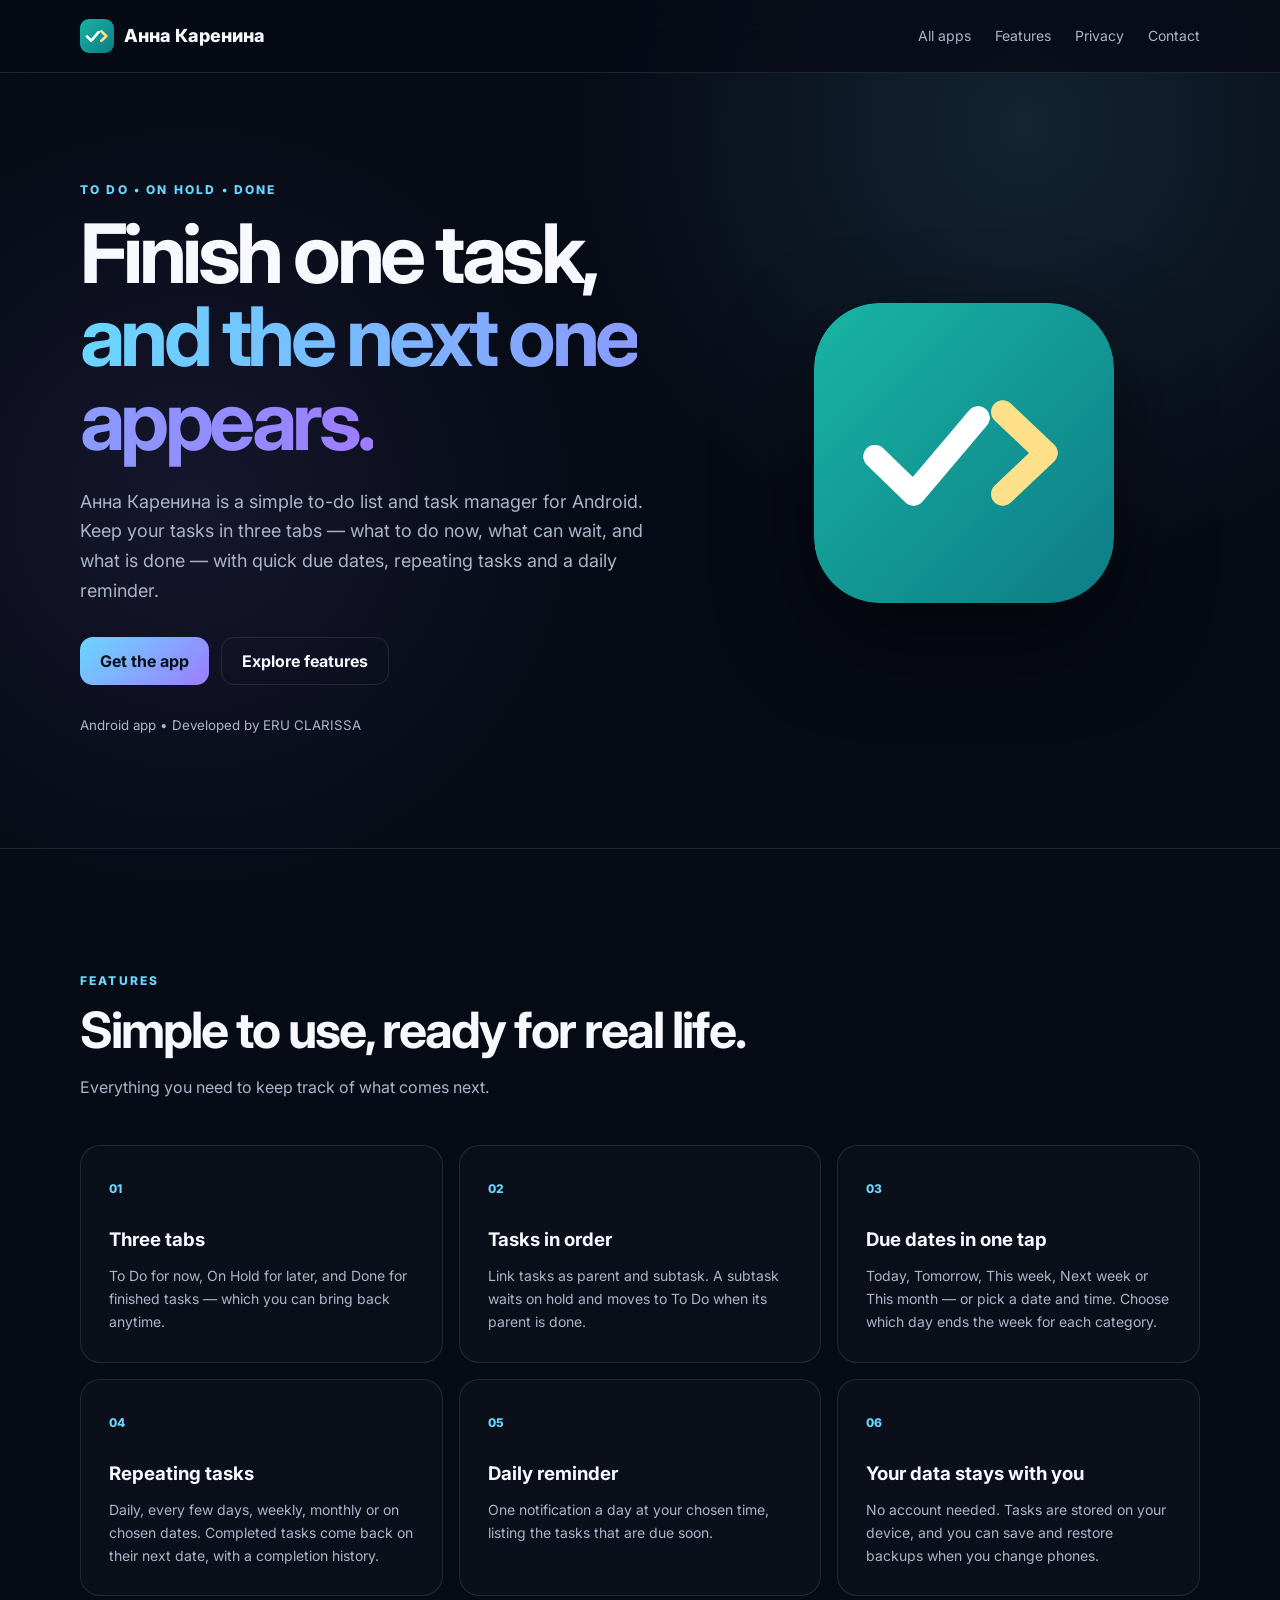
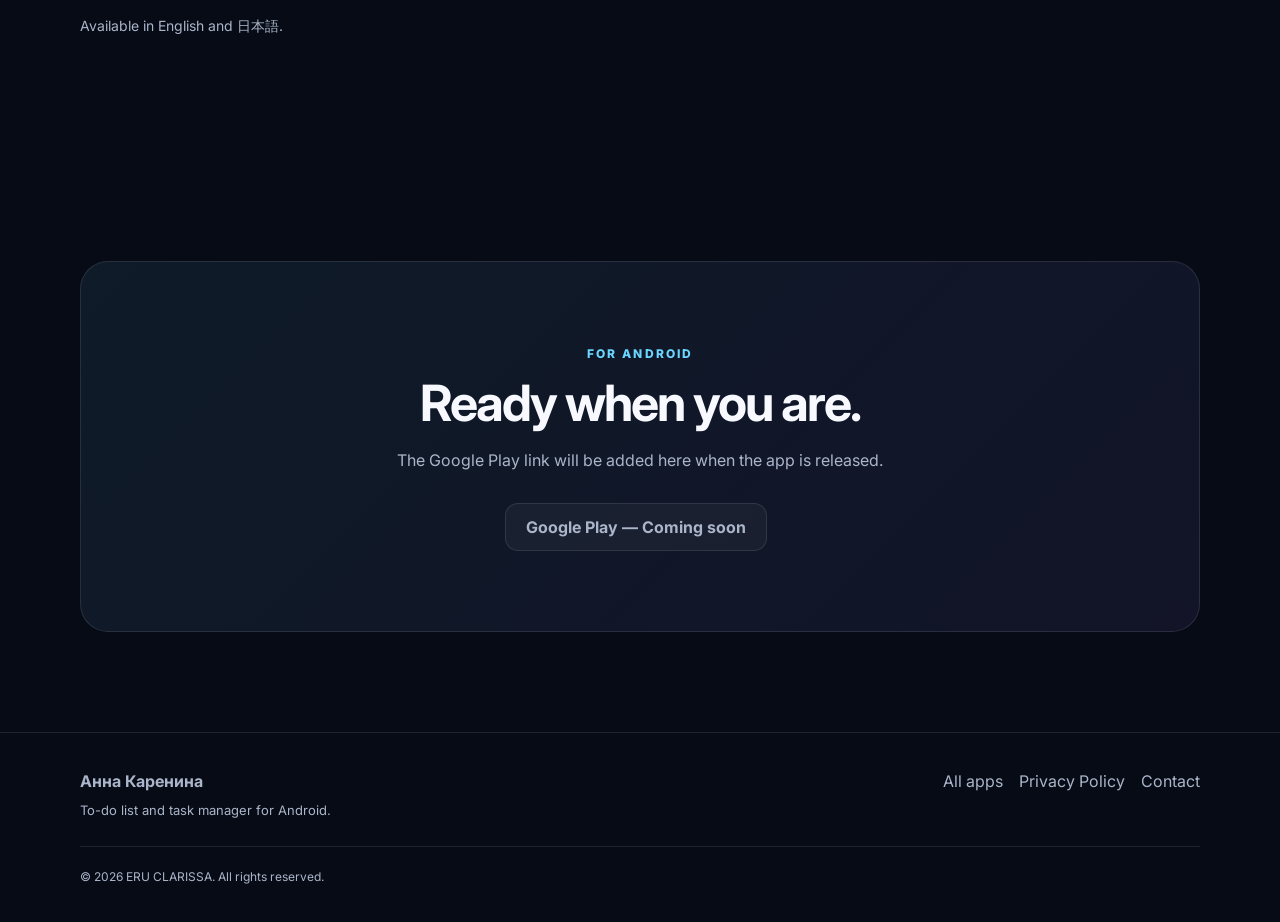
==== annakarenina/index.html @ cbe758c5 "Add files via upload" ====
<!doctype html>
<html lang="en">
<head>
<meta charset="utf-8"><meta name="viewport" content="width=device-width,initial-scale=1">
<meta name="description" content="Анна Каренина (Anna Karenina): a to-do list and task manager for Android with due dates, repeating tasks and an On Hold tab.">
<title>Анна Каренина — To-Do List &amp; Tasks</title><link rel="stylesheet" href="../styles.css?v=2">
<link rel="icon" href="icon.png">
</head>
<body>
<header><nav class="nav wrap"><a class="brand" href="./"><img src="icon.png" alt="" width="34" height="34" style="width:34px;height:34px;border-radius:9px"> Анна Каренина</a>
<div><a href="../">All apps</a><a class="hide-sm" href="#features">Features</a><a href="privacy.html">Privacy</a><a href="../contact.html">Contact</a></div></nav></header>
<main>
<section class="hero"><div class="wrap hero-grid"><div>
<p class="eyebrow">TO DO • ON HOLD • DONE</p>
<h1>Finish one task, <span>and the next one appears.</span></h1>
<p class="lead">Анна Каренина is a simple to-do list and task manager for Android. Keep your tasks in three tabs — what to do now, what can wait, and what is done — with quick due dates, repeating tasks and a daily reminder.</p>
<p><a class="btn primary" href="#download">Get the app</a> <a class="btn" href="#features">Explore features</a></p>
<small>Android app • Developed by ERU CLARISSA</small>
</div>
<img class="hero-icon" src="icon.png" alt="Анна Каренина app icon">
</div></section>

<section id="features" class="section"><div class="wrap"><p class="eyebrow">FEATURES</p><h2>Simple to use, ready for real life.</h2><p class="muted intro">Everything you need to keep track of what comes next.</p>
<div class="grid">
<article><i>01</i><h3>Three tabs</h3><p>To Do for now, On Hold for later, and Done for finished tasks — which you can bring back anytime.</p></article>
<article><i>02</i><h3>Tasks in order</h3><p>Link tasks as parent and subtask. A subtask waits on hold and moves to To Do when its parent is done.</p></article>
<article><i>03</i><h3>Due dates in one tap</h3><p>Today, Tomorrow, This week, Next week or This month — or pick a date and time. Choose which day ends the week for each category.</p></article>
<article><i>04</i><h3>Repeating tasks</h3><p>Daily, every few days, weekly, monthly or on chosen dates. Completed tasks come back on their next date, with a completion history.</p></article>
<article><i>05</i><h3>Daily reminder</h3><p>One notification a day at your chosen time, listing the tasks that are due soon.</p></article>
<article><i>06</i><h3>Your data stays with you</h3><p>No account needed. Tasks are stored on your device, and you can save and restore backups when you change phones.</p></article>
</div>
<p class="langs">Available in English and 日本語.</p>
</div></section>

<section id="download" class="download"><div class="wrap cta"><p class="eyebrow">FOR ANDROID</p><h2>Ready when you are.</h2><p class="muted">The Google Play link will be added here when the app is released.</p><span class="btn disabled">Google Play — Coming soon</span></div></section>
</main>
<footer><div class="wrap foot"><div><b>Анна Каренина</b><p>To-do list and task manager for Android.</p></div><div><a href="../">All apps</a>　<a href="privacy.html">Privacy Policy</a>　<a href="../contact.html">Contact</a></div></div><div class="wrap copy">© 2026 ERU CLARISSA. All rights reserved.</div></footer>
</body></html>
---- styles.css ----
@import url('https://fonts.googleapis.com/css2?family=Inter:wght@400;500;600;700;800&display=swap');
:root{--bg:#070b16;--surface:#101728;--text:#f7f9ff;--muted:#aab5c9;--line:rgba(255,255,255,.1);--a:#69d7ff;--b:#9d7cff;--max:1120px}
*{box-sizing:border-box}html{scroll-behavior:smooth}body{margin:0;background:radial-gradient(circle at 80% 5%,rgba(105,215,255,.12),transparent 28rem),radial-gradient(circle at 15% 20%,rgba(157,124,255,.1),transparent 24rem),var(--bg);color:var(--text);font:16px/1.65 Inter,system-ui,sans-serif}a{color:inherit;text-decoration:none}.wrap{width:min(calc(100% - 40px),var(--max));margin:auto}
header{position:sticky;top:0;z-index:5;background:rgba(7,11,22,.8);backdrop-filter:blur(18px);border-bottom:1px solid var(--line)}.nav{height:72px;display:flex;align-items:center;justify-content:space-between}.nav>div{display:flex;gap:24px;color:var(--muted);font-size:14px}.brand{display:flex;align-items:center;gap:10px;font-weight:800;font-size:18px}.brand b{display:grid;place-items:center;width:34px;height:34px;border-radius:11px;background:linear-gradient(135deg,var(--a),var(--b));color:#07101b}
.hero{padding:95px 0 110px}.hero-grid{display:grid;grid-template-columns:1.1fr .9fr;gap:70px;align-items:center}.eyebrow{color:var(--a);font-size:12px;font-weight:800;letter-spacing:.18em}.hero h1,.legal h1{font-size:clamp(48px,7vw,82px);line-height:1.02;letter-spacing:-.055em;margin:0 0 24px}.hero h1 span{background:linear-gradient(90deg,var(--a),var(--b));background-clip:text;color:transparent}.lead{color:var(--muted);font-size:18px;max-width:650px}.btn{display:inline-flex;align-items:center;justify-content:center;min-height:48px;padding:0 20px;border:1px solid var(--line);border-radius:13px;font-weight:700;margin:14px 8px 10px 0}.primary{background:linear-gradient(135deg,var(--a),var(--b));color:#07101b;border:0}.disabled{color:var(--muted);background:rgba(255,255,255,.04)}small,.muted{color:var(--muted)}
.phone{width:min(320px,80vw);padding:12px;border-radius:38px;background:linear-gradient(145deg,#29354e,#080c16);box-shadow:0 35px 90px #0007;margin:auto}.screen{aspect-ratio:.54;border-radius:28px;padding:35px 20px;display:flex;flex-direction:column;align-items:center;background:#0c1425}.screen>small:first-child{color:var(--a);letter-spacing:.2em;font-weight:800}.ring{width:210px;height:210px;border-radius:50%;margin:35px 0 22px;display:grid;place-items:center;background:conic-gradient(var(--a) 0 72%,#ffffff14 72%)}.ring>div{width:194px;height:194px;border-radius:50%;display:grid;place-items:center;align-content:center;background:#0c1425;text-align:center}.ring strong{font-size:38px;display:block}.controls{margin-top:auto;font-size:20px}
.section,.showcase{padding:110px 0;border-top:1px solid var(--line)}h2{font-size:clamp(32px,4vw,50px);line-height:1.1;letter-spacing:-.04em;margin:0 0 16px}.intro{margin-bottom:45px}.grid{display:grid;grid-template-columns:repeat(3,1fr);gap:16px}.grid article,.panel{padding:28px;border:1px solid var(--line);border-radius:20px;background:#ffffff05}.grid i{color:var(--a);font-style:normal;font-weight:800;font-size:12px}.grid h3{margin:25px 0 8px}.grid p{color:var(--muted);margin:0;font-size:14px}.showcase{background:#ffffff04}.split{display:grid;grid-template-columns:1fr 1fr;gap:70px;align-items:center}.routine{margin-top:25px}.routine div{display:grid;grid-template-columns:34px 1fr auto;gap:14px;padding:15px 0;border-bottom:1px solid var(--line)}.routine b{color:var(--a)}.routine span{color:var(--muted)}.link{color:var(--a);font-weight:700}.download{padding:100px 0}.cta{text-align:center;padding:70px 30px;border:1px solid var(--line);border-radius:28px;background:linear-gradient(135deg,#69d7ff14,#9d7cff14)}footer{border-top:1px solid var(--line);padding:35px 0;color:var(--muted)}.foot{display:flex;justify-content:space-between;gap:30px}.foot p{margin:5px 0;font-size:13px}.copy{border-top:1px solid var(--line);padding-top:20px;margin-top:20px;font-size:12px}.legal{padding:90px 0}.narrow{max-width:820px}.legal h2{font-size:27px;margin-top:45px}.legal p{color:var(--muted)}
@media(max-width:800px){.hero-grid,.split{grid-template-columns:1fr}.phone{order:-1}.grid{grid-template-columns:1fr}.foot{flex-direction:column}.hero{padding-top:60px}}
/* ---- added 2026-10: app list & app page ---- */
.apps{padding:80px 0 110px}
.app-list{display:grid;grid-template-columns:repeat(auto-fill,minmax(300px,1fr));gap:18px;margin-top:40px}
.app-card{display:flex;gap:20px;align-items:center;padding:24px;border:1px solid var(--line);border-radius:22px;background:#ffffff05;transition:border-color .2s,background .2s,transform .2s}
.app-card:hover{border-color:rgba(105,215,255,.45);background:#ffffff0a;transform:translateY(-2px)}
.app-card img{width:84px;height:84px;border-radius:20px;flex:none}
.app-card h3{margin:0 0 4px;font-size:20px}
.app-card p{margin:0;color:var(--muted);font-size:14px}
.tag{display:inline-block;margin-top:10px;padding:3px 10px;border:1px solid var(--line);border-radius:99px;font-size:12px;color:var(--a)}
.hero-icon{width:min(300px,70vw);aspect-ratio:1;border-radius:22%;margin:auto;display:block;box-shadow:0 35px 90px #0008}
.langs{color:var(--muted);font-size:14px;margin-top:18px}
.brand img{width:34px;height:34px;border-radius:9px}
.brand{white-space:nowrap}
@media(max-width:600px){.nav>div{gap:14px;font-size:13px}.nav .hide-sm{display:none}}
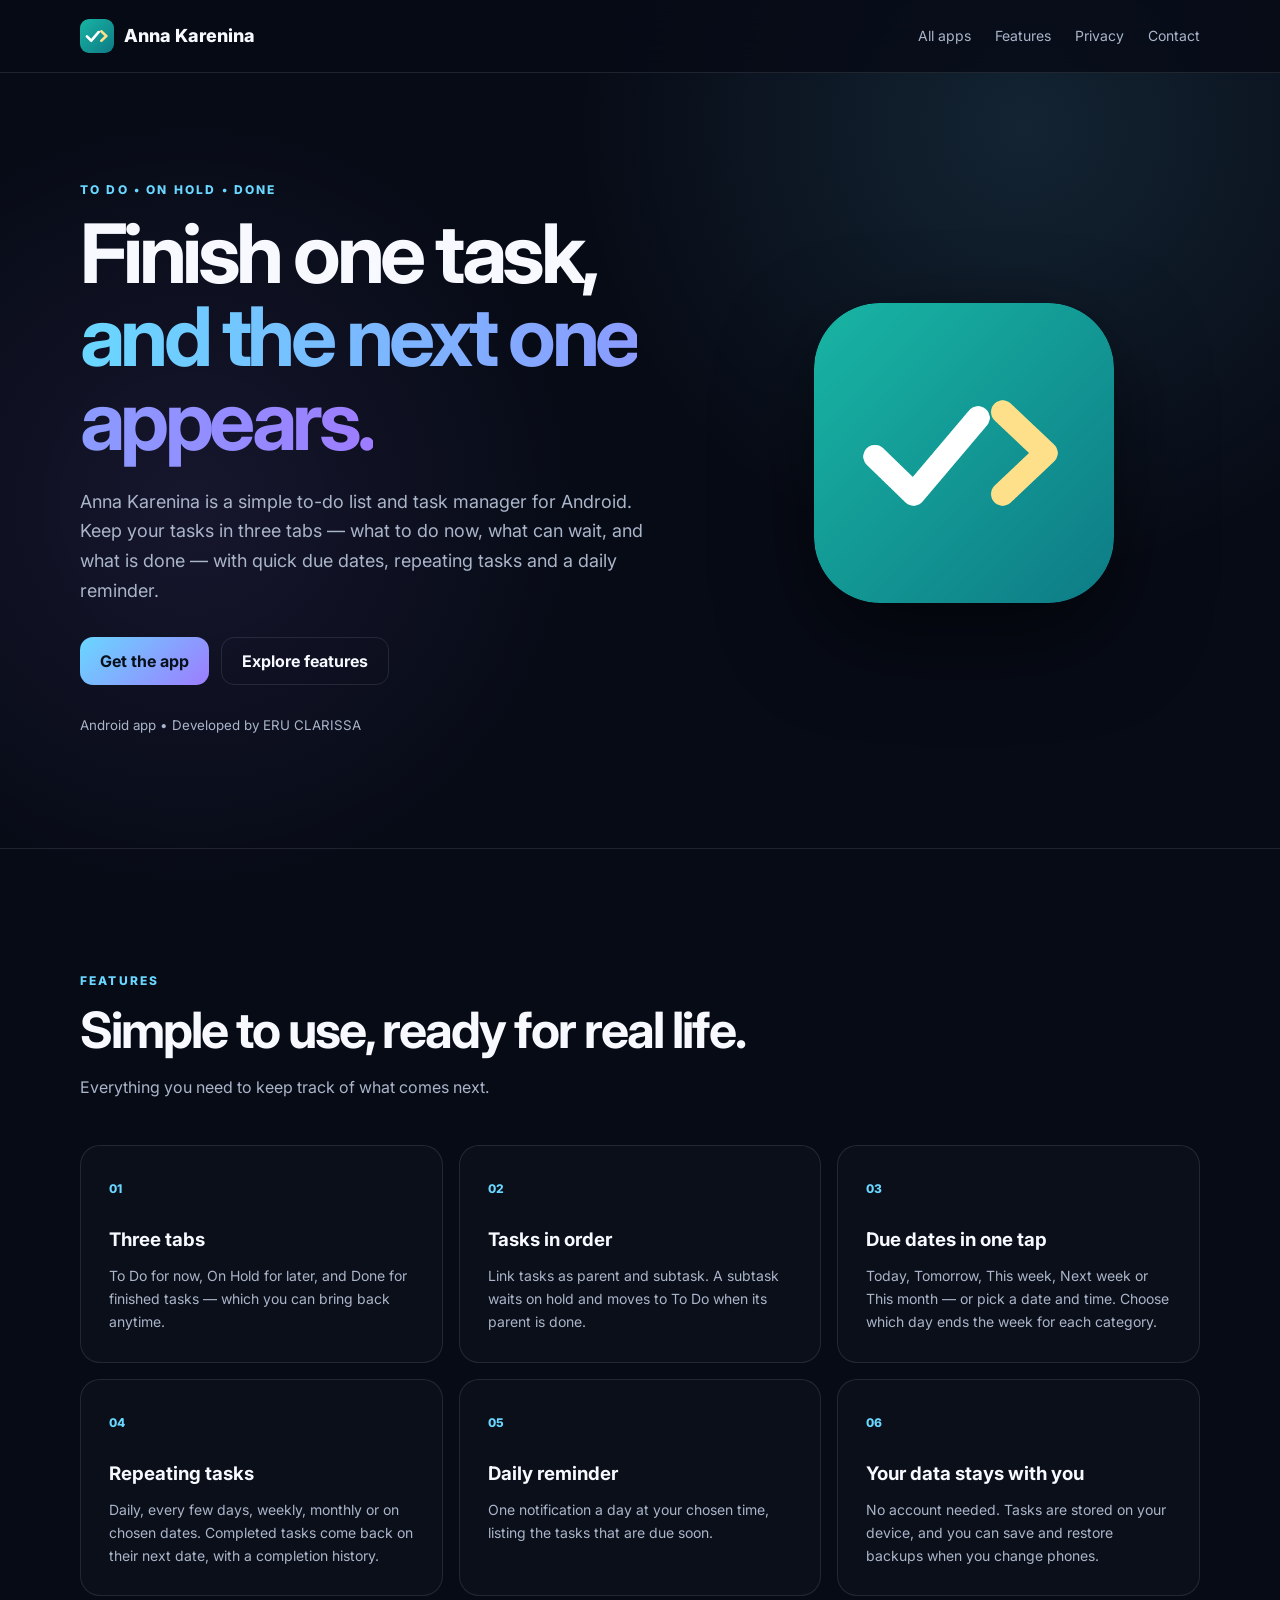
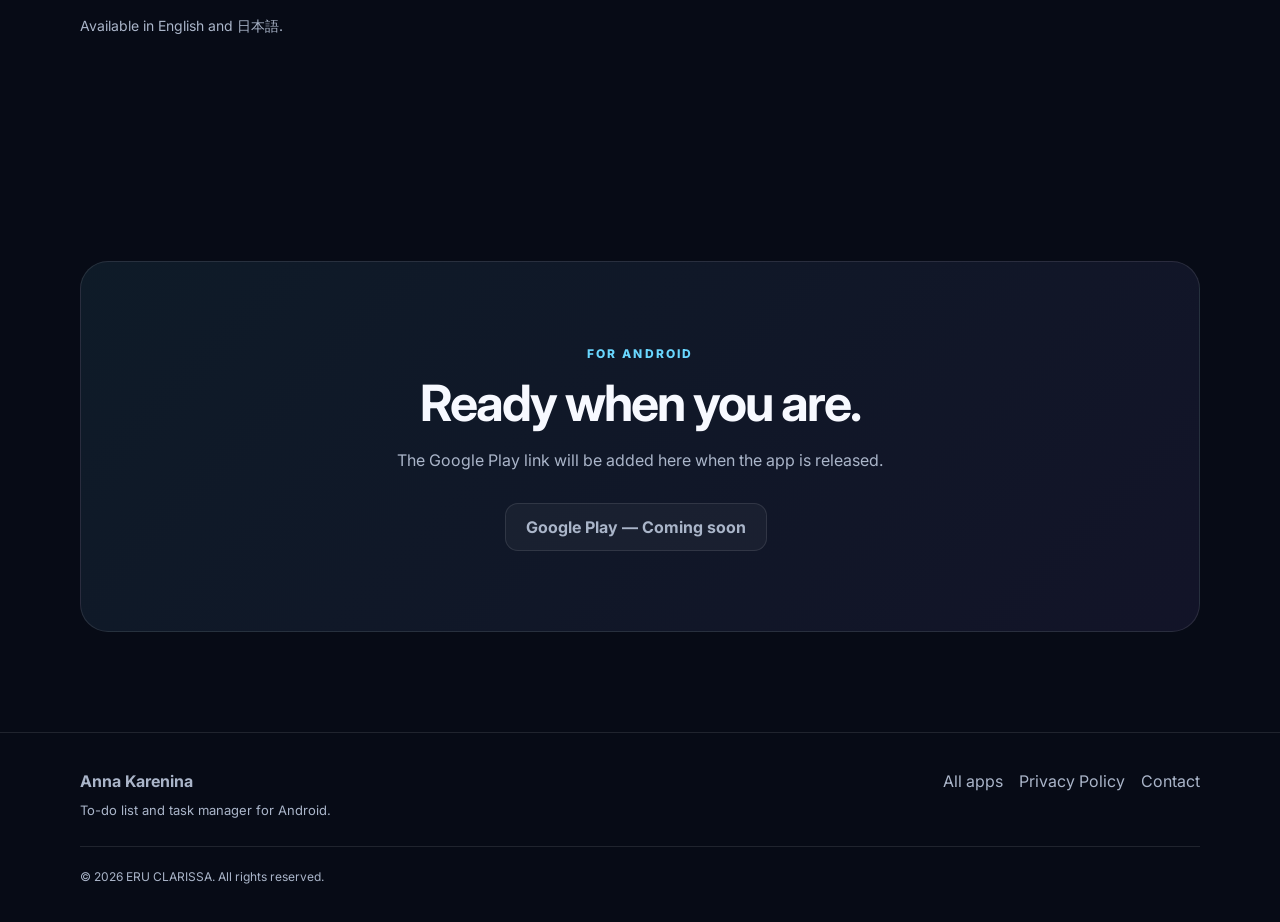
==== commit dff486e5: "Add files via upload" ====
--- a/annakarenina/index.html
+++ b/annakarenina/index.html
@@ -2,22 +2,22 @@
 <html lang="en">
 <head>
 <meta charset="utf-8"><meta name="viewport" content="width=device-width,initial-scale=1">
-<meta name="description" content="Анна Каренина (Anna Karenina): a to-do list and task manager for Android with due dates, repeating tasks and an On Hold tab.">
-<title>Анна Каренина — To-Do List &amp; Tasks</title><link rel="stylesheet" href="../styles.css?v=2">
+<meta name="description" content="Anna Karenina: a to-do list and task manager for Android with due dates, repeating tasks and an On Hold tab.">
+<title>Anna Karenina — To-Do List &amp; Tasks</title><link rel="stylesheet" href="../styles.css?v=2">
 <link rel="icon" href="icon.png">
 </head>
 <body>
-<header><nav class="nav wrap"><a class="brand" href="./"><img src="icon.png" alt="" width="34" height="34" style="width:34px;height:34px;border-radius:9px"> Анна Каренина</a>
+<header><nav class="nav wrap"><a class="brand" href="./"><img src="icon.png" alt="" width="34" height="34" style="width:34px;height:34px;border-radius:9px"> Anna Karenina</a>
 <div><a href="../">All apps</a><a class="hide-sm" href="#features">Features</a><a href="privacy.html">Privacy</a><a href="../contact.html">Contact</a></div></nav></header>
 <main>
 <section class="hero"><div class="wrap hero-grid"><div>
 <p class="eyebrow">TO DO • ON HOLD • DONE</p>
 <h1>Finish one task, <span>and the next one appears.</span></h1>
-<p class="lead">Анна Каренина is a simple to-do list and task manager for Android. Keep your tasks in three tabs — what to do now, what can wait, and what is done — with quick due dates, repeating tasks and a daily reminder.</p>
+<p class="lead">Anna Karenina is a simple to-do list and task manager for Android. Keep your tasks in three tabs — what to do now, what can wait, and what is done — with quick due dates, repeating tasks and a daily reminder.</p>
 <p><a class="btn primary" href="#download">Get the app</a> <a class="btn" href="#features">Explore features</a></p>
 <small>Android app • Developed by ERU CLARISSA</small>
 </div>
-<img class="hero-icon" src="icon.png" alt="Анна Каренина app icon">
+<img class="hero-icon" src="icon.png" alt="Anna Karenina app icon">
 </div></section>
 
 <section id="features" class="section"><div class="wrap"><p class="eyebrow">FEATURES</p><h2>Simple to use, ready for real life.</h2><p class="muted intro">Everything you need to keep track of what comes next.</p>
@@ -34,5 +34,5 @@
 
 <section id="download" class="download"><div class="wrap cta"><p class="eyebrow">FOR ANDROID</p><h2>Ready when you are.</h2><p class="muted">The Google Play link will be added here when the app is released.</p><span class="btn disabled">Google Play — Coming soon</span></div></section>
 </main>
-<footer><div class="wrap foot"><div><b>Анна Каренина</b><p>To-do list and task manager for Android.</p></div><div><a href="../">All apps</a>　<a href="privacy.html">Privacy Policy</a>　<a href="../contact.html">Contact</a></div></div><div class="wrap copy">© 2026 ERU CLARISSA. All rights reserved.</div></footer>
+<footer><div class="wrap foot"><div><b>Anna Karenina</b><p>To-do list and task manager for Android.</p></div><div><a href="../">All apps</a>　<a href="privacy.html">Privacy Policy</a>　<a href="../contact.html">Contact</a></div></div><div class="wrap copy">© 2026 ERU CLARISSA. All rights reserved.</div></footer>
 </body></html>
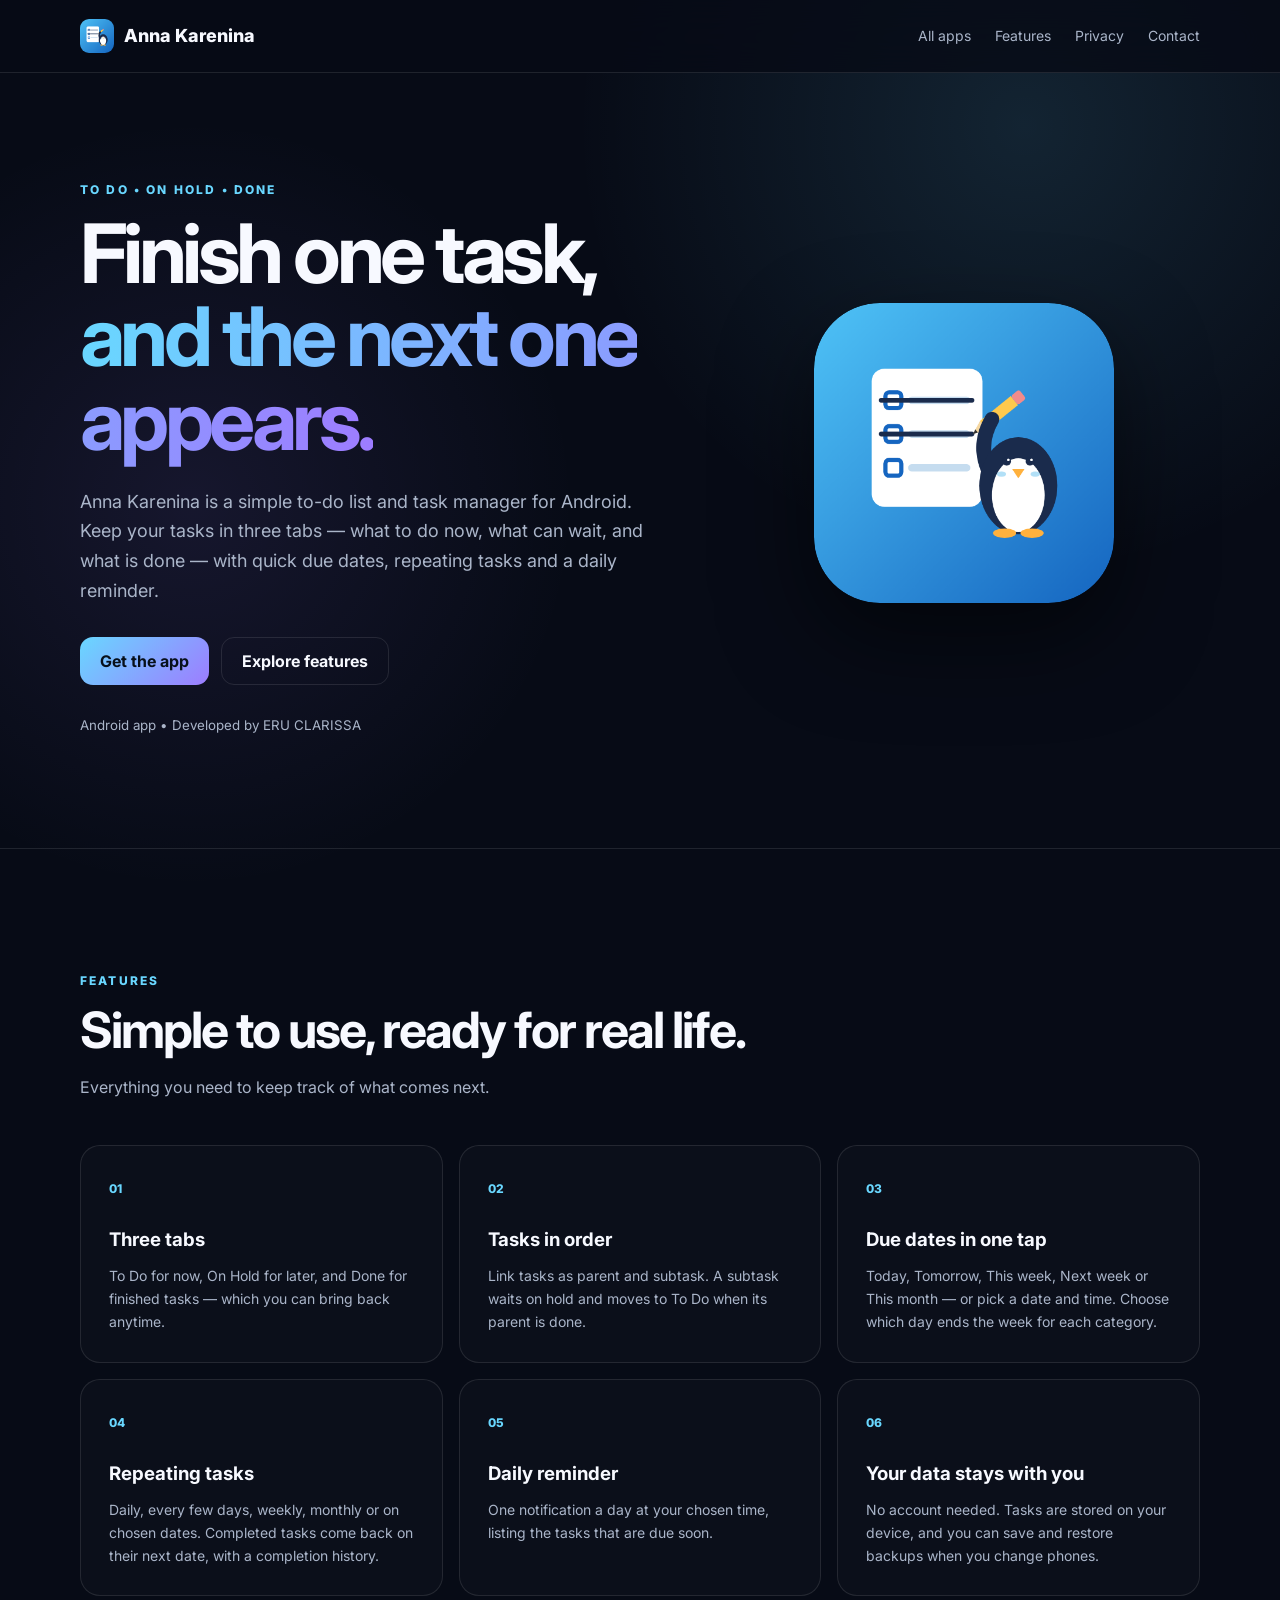
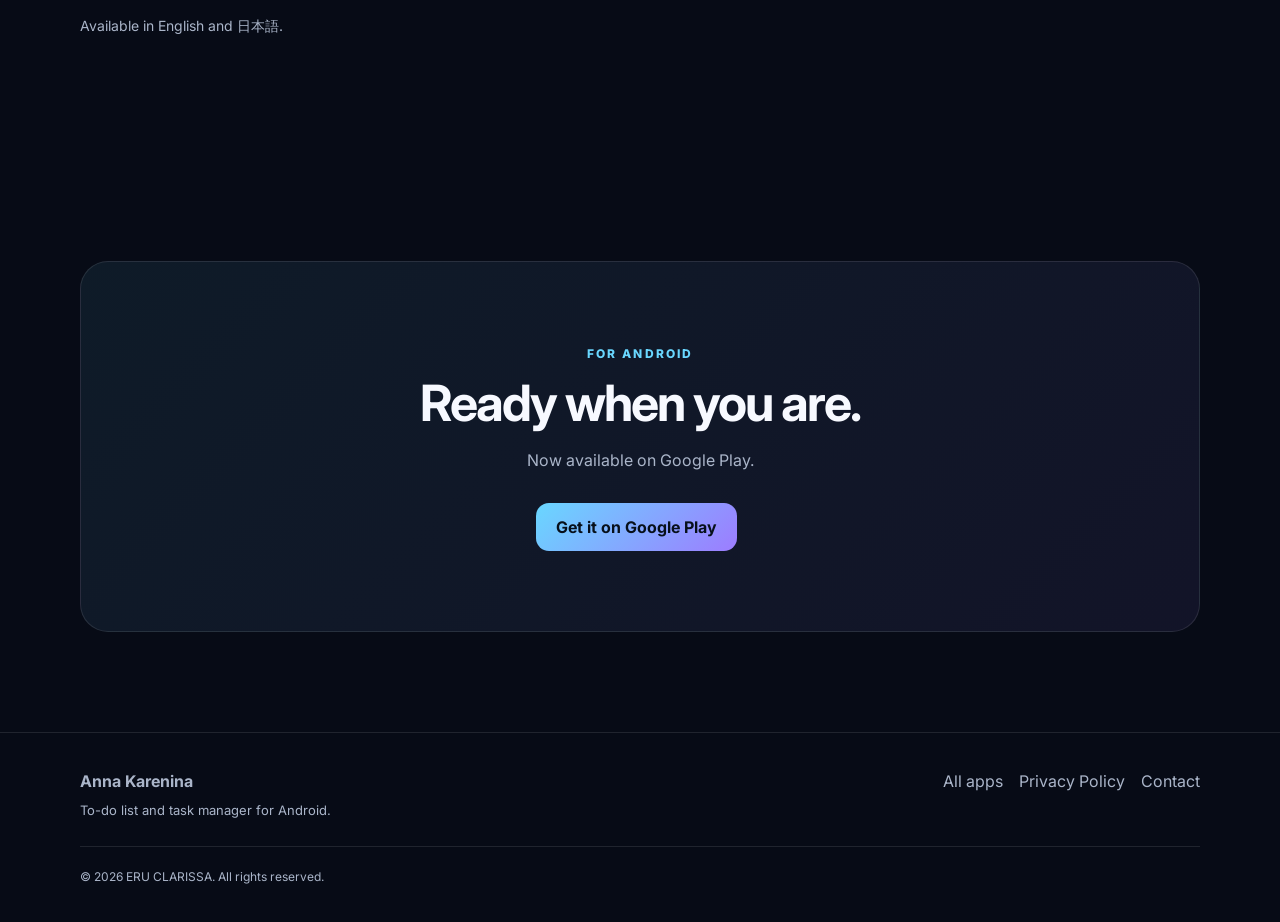
==== commit a33ffe3b: "Add files via upload" ====
--- a/annakarenina/index.html
+++ b/annakarenina/index.html
@@ -32,7 +32,7 @@
 <p class="langs">Available in English and 日本語.</p>
 </div></section>
 
-<section id="download" class="download"><div class="wrap cta"><p class="eyebrow">FOR ANDROID</p><h2>Ready when you are.</h2><p class="muted">The Google Play link will be added here when the app is released.</p><span class="btn disabled">Google Play — Coming soon</span></div></section>
+<section id="download" class="download"><div class="wrap cta"><p class="eyebrow">FOR ANDROID</p><h2>Ready when you are.</h2><p class="muted">Now available on Google Play.</p><a class="btn primary" href="https://play.google.com/store/apps/details?id=com.eruclarissa.annakarenina" target="_blank" rel="noopener">Get it on Google Play</a></div></section>
 </main>
 <footer><div class="wrap foot"><div><b>Anna Karenina</b><p>To-do list and task manager for Android.</p></div><div><a href="../">All apps</a>　<a href="privacy.html">Privacy Policy</a>　<a href="../contact.html">Contact</a></div></div><div class="wrap copy">© 2026 ERU CLARISSA. All rights reserved.</div></footer>
 </body></html>
